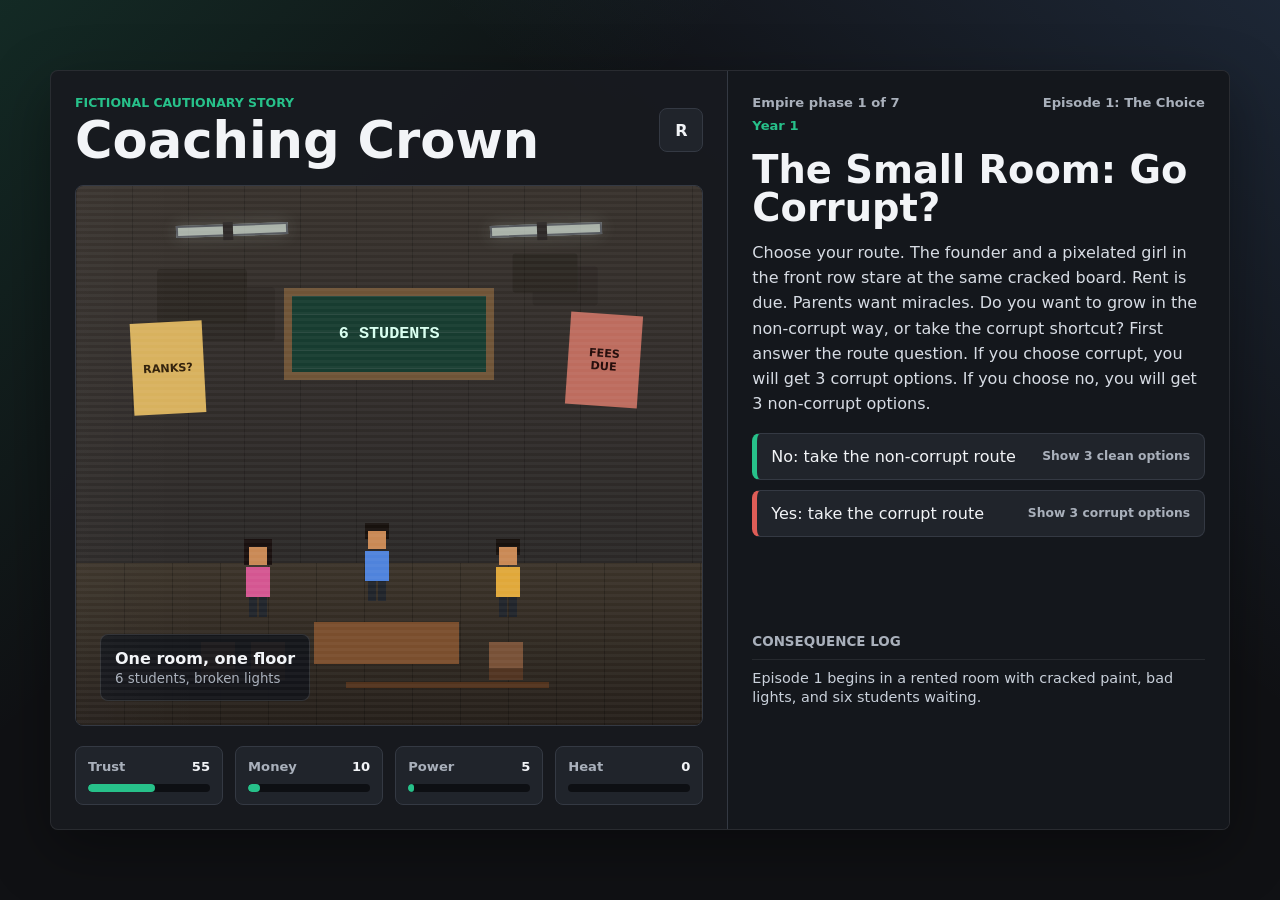
==== index.html @ 4e46f010 "Add files via upload" ====
<!DOCTYPE html>
<html lang="en">
<head>
  <meta charset="UTF-8">
  <meta name="viewport" content="width=device-width, initial-scale=1.0">
  <title>Coaching Crown - A Fictional Story Game</title>
  <link rel="stylesheet" href="styles.css">
</head>
<body>
  <main class="shell">
    <section class="game-board" aria-label="Story mode game">
      <div class="stage">
        <div class="topbar">
          <div>
            <p class="kicker">Fictional cautionary story</p>
            <h1>Coaching Crown</h1>
          </div>
          <button class="icon-button" id="restartBtn" type="button" aria-label="Restart game" title="Restart">
            <span aria-hidden="true">R</span>
          </button>
        </div>

        <div class="visual room-scene" id="visualScene" aria-label="Pixel story scene">
          <div class="pixel-skyline" id="skyline"></div>
          <div class="room-wall">
            <div class="wall-stain stain-one"></div>
            <div class="wall-stain stain-two"></div>
            <div class="tube-light broken left"></div>
            <div class="tube-light broken right"></div>
            <div class="board" id="sceneBoard">6 STUDENTS</div>
            <div class="poster poster-one">RANKS?</div>
            <div class="poster poster-two">FEES DUE</div>
          </div>
          <div class="building-row" id="buildingRow">
            <div class="building small"></div>
            <div class="building campus" id="campusBuilding">
              <div class="office-floor floor-ads" data-floor="ads">
                <span>ADS</span>
                <i></i>
              </div>
              <div class="office-floor floor-finance" data-floor="finance">
                <span>FINANCE</span>
                <i></i>
              </div>
              <div class="office-floor floor-math" data-floor="math">
                <span>MATH DEPT</span>
                <i></i>
              </div>
              <div class="office-floor floor-board" data-floor="board">
                <span>BOARDROOM</span>
                <i></i>
              </div>
            </div>
            <div class="building mid"></div>
            <div class="building tall"></div>
          </div>
          <div class="floor-nav" id="floorNav" aria-label="Building floor navigation">
            <button type="button" data-floor="ads">Ads</button>
            <button type="button" data-floor="finance">Finance</button>
            <button type="button" data-floor="math">Math</button>
            <button type="button" data-floor="board">Board</button>
          </div>
          <div class="floor">
            <div class="desk"></div>
            <div class="chair chair-one"></div>
            <div class="chair chair-two"></div>
            <div class="chair chair-three"></div>
          </div>
          <div class="pixel-person founder" id="founderSprite">
            <span class="hair"></span>
            <span class="head"></span>
            <span class="body"></span>
            <span class="legs"></span>
          </div>
          <div class="pixel-person student girl" id="girlSprite">
            <span class="hair"></span>
            <span class="head"></span>
            <span class="body"></span>
            <span class="legs"></span>
          </div>
          <div class="pixel-person student boy student-two">
            <span class="hair"></span>
            <span class="head"></span>
            <span class="body"></span>
            <span class="legs"></span>
          </div>
          <div class="pixel-person official" id="officialSprite">
            <span class="hair"></span>
            <span class="head"></span>
            <span class="body"></span>
            <span class="legs"></span>
          </div>
          <div class="scene-banner">
            <strong id="founderTitle">One rented room</strong>
            <small id="founderSub">6 students, 1 whiteboard</small>
          </div>
        </div>

        <div class="meters" aria-label="Company stats">
          <div class="meter">
            <div class="meter-label"><span>Trust</span><strong id="trustText">55</strong></div>
            <div class="bar"><span id="trustBar"></span></div>
          </div>
          <div class="meter">
            <div class="meter-label"><span>Money</span><strong id="moneyText">10</strong></div>
            <div class="bar"><span id="moneyBar"></span></div>
          </div>
          <div class="meter">
            <div class="meter-label"><span>Power</span><strong id="powerText">5</strong></div>
            <div class="bar"><span id="powerBar"></span></div>
          </div>
          <div class="meter heat">
            <div class="meter-label"><span>Heat</span><strong id="heatText">0</strong></div>
            <div class="bar"><span id="heatBar"></span></div>
          </div>
        </div>
      </div>

      <aside class="story-panel">
        <div class="chapter-row">
          <span id="stageTag">Empire phase 1 of 7</span>
          <span id="episodeTag">Episode 1: The Choice</span>
        </div>
        <div class="year-tag" id="yearTag">Year 1</div>
        <h2 id="sceneTitle">The Small Room</h2>
        <p id="sceneText"></p>
        <div class="choices" id="choices"></div>
        <div class="log">
          <h3>Consequence Log</h3>
          <ul id="eventLog"></ul>
        </div>
      </aside>
    </section>
  </main>

  <script src="game.js"></script>
</body>
</html>
---- styles.css ----
:root {
  --bg: #101114;
  --panel: #181b20;
  --panel-strong: #20242b;
  --line: #343943;
  --text: #f2f4f7;
  --muted: #a9b0bb;
  --accent: #27c18a;
  --accent-dark: #107653;
  --warn: #f3b33d;
  --danger: #df5d57;
  --blue: #69a8ff;
  --shadow: 0 20px 60px rgba(0, 0, 0, 0.36);
}

* {
  box-sizing: border-box;
}

html,
body {
  min-height: 100%;
  margin: 0;
}

body {
  background:
    linear-gradient(135deg, rgba(39, 193, 138, 0.14), transparent 34%),
    linear-gradient(220deg, rgba(105, 168, 255, 0.14), transparent 36%),
    var(--bg);
  color: var(--text);
  font-family: Inter, ui-sans-serif, system-ui, -apple-system, BlinkMacSystemFont, "Segoe UI", sans-serif;
}

button {
  font: inherit;
}

.shell {
  min-height: 100vh;
  display: grid;
  place-items: center;
  padding: 24px;
}

.game-board {
  width: min(1180px, 100%);
  min-height: min(760px, calc(100vh - 48px));
  display: grid;
  grid-template-columns: minmax(0, 1.15fr) minmax(360px, 0.85fr);
  gap: 0;
  background: rgba(24, 27, 32, 0.96);
  border: 1px solid rgba(255, 255, 255, 0.08);
  border-radius: 8px;
  overflow: hidden;
  box-shadow: var(--shadow);
}

.stage {
  display: grid;
  grid-template-rows: auto minmax(360px, 1fr) auto;
  gap: 20px;
  padding: 24px;
  border-right: 1px solid var(--line);
}

.topbar {
  display: flex;
  justify-content: space-between;
  align-items: center;
  gap: 16px;
}

.kicker {
  margin: 0 0 6px;
  color: var(--accent);
  font-size: 0.78rem;
  font-weight: 800;
  letter-spacing: 0;
  text-transform: uppercase;
}

h1,
h2,
h3,
p {
  margin-top: 0;
}

h1 {
  margin-bottom: 0;
  font-size: clamp(2rem, 4vw, 4rem);
  line-height: 0.96;
  letter-spacing: 0;
}

.icon-button {
  width: 44px;
  height: 44px;
  border: 1px solid var(--line);
  border-radius: 8px;
  color: var(--text);
  background: var(--panel-strong);
  cursor: pointer;
  font-weight: 900;
}

.icon-button:hover {
  border-color: var(--accent);
  color: var(--accent);
}

.visual {
  position: relative;
  min-height: 420px;
  border: 1px solid var(--line);
  border-radius: 8px;
  overflow: hidden;
  image-rendering: pixelated;
  background: #15181d;
  transition: filter 180ms ease;
}

.visual::after {
  position: absolute;
  inset: 0;
  pointer-events: none;
  content: "";
  background:
    linear-gradient(rgba(255, 255, 255, 0.035) 50%, transparent 50%),
    linear-gradient(90deg, rgba(255, 255, 255, 0.02), transparent 20%, rgba(0, 0, 0, 0.08));
  background-size: 100% 6px, auto;
  mix-blend-mode: screen;
}

.room-wall {
  position: absolute;
  inset: 0 0 30%;
  background:
    linear-gradient(90deg, rgba(0, 0, 0, 0.18) 1px, transparent 1px),
    linear-gradient(#37312c, #2b2827);
  background-size: 56px 100%, auto;
}

.wall-stain {
  position: absolute;
  width: 90px;
  height: 54px;
  border-radius: 4px;
  background: rgba(23, 18, 14, 0.28);
  box-shadow: 28px 18px 0 rgba(23, 18, 14, 0.16);
}

.stain-one {
  left: 13%;
  top: 22%;
}

.stain-two {
  right: 18%;
  top: 16%;
  transform: scale(0.72);
}

.tube-light {
  position: absolute;
  top: 38px;
  width: 112px;
  height: 12px;
  border: 2px solid #646b73;
  background: #d8e6dc;
  box-shadow: 0 0 18px rgba(216, 230, 220, 0.28);
}

.tube-light.left {
  left: 16%;
}

.tube-light.right {
  right: 16%;
}

.tube-light.broken {
  opacity: 0.72;
  transform: rotate(-2deg);
  animation: flicker 2.4s steps(2, end) infinite;
}

.tube-light.broken::after {
  position: absolute;
  left: 42%;
  top: -4px;
  width: 10px;
  height: 18px;
  content: "";
  background: #2b2827;
}

.board {
  position: absolute;
  left: 50%;
  top: 27%;
  width: 210px;
  height: 92px;
  display: grid;
  place-items: center;
  transform: translateX(-50%);
  border: 8px solid #6f5437;
  background:
    linear-gradient(rgba(255, 255, 255, 0.06) 1px, transparent 1px),
    #173c30;
  background-size: 100% 18px;
  color: #d9fff0;
  font-family: "Courier New", monospace;
  font-size: 1.05rem;
  font-weight: 900;
}

.poster {
  position: absolute;
  width: 72px;
  height: 92px;
  display: grid;
  place-items: center;
  padding: 8px;
  background: #d8b15d;
  color: #301f09;
  font-size: 0.7rem;
  font-weight: 900;
  text-align: center;
  transform: rotate(-3deg);
}

.poster-one {
  left: 9%;
  top: 36%;
}

.poster-two {
  right: 10%;
  top: 34%;
  background: #bd6c5e;
  color: #230b09;
  transform: rotate(4deg);
}

.floor {
  position: absolute;
  inset: 70% 0 0;
  background:
    linear-gradient(90deg, rgba(0, 0, 0, 0.22) 1px, transparent 1px),
    linear-gradient(#3b3329, #251f1a);
  background-size: 48px 100%, auto;
}

.desk {
  position: absolute;
  left: 38%;
  bottom: 38%;
  width: 145px;
  height: 42px;
  background: #7a4e2d;
  box-shadow: 14px 42px 0 -18px #52331d, 108px 42px 0 -18px #52331d;
}

.chair {
  position: absolute;
  bottom: 28%;
  width: 34px;
  height: 38px;
  background: #785137;
  box-shadow: inset 0 -12px 0 #513421;
}

.chair-one {
  left: 20%;
}

.chair-two {
  left: 28%;
}

.chair-three {
  left: 66%;
}

.pixel-skyline,
.building-row {
  position: absolute;
  inset: 0;
  display: none;
}

.building-row {
  align-items: end;
  gap: 18px;
  padding: 0 34px 94px;
  background:
    linear-gradient(#243147 0 58%, #2b3137 58% 70%, #1b1e23 70%);
}

.building {
  width: 18%;
  background:
    repeating-linear-gradient(90deg, transparent 0 18px, rgba(255, 255, 255, 0.12) 18px 28px, transparent 28px 46px),
    #3d4654;
  border: 4px solid #161b22;
  box-shadow: inset 0 10px 0 rgba(255, 255, 255, 0.08);
}

.building.small {
  height: 140px;
}

.building.mid {
  height: 190px;
}

.building.tall {
  height: 248px;
}

.building.campus {
  width: 34%;
  height: 318px;
  display: flex;
  flex-direction: column;
  justify-content: end;
  gap: 4px;
  padding: 10px;
  background:
    linear-gradient(#27c18a, #12694d);
  color: #062218;
  font-weight: 950;
  text-align: center;
}

.office-floor {
  position: relative;
  height: 68px;
  display: grid;
  grid-template-columns: 1fr 42px;
  align-items: center;
  gap: 8px;
  padding: 8px 10px;
  border: 3px solid rgba(6, 34, 24, 0.72);
  background:
    repeating-linear-gradient(90deg, rgba(255, 255, 255, 0.16) 0 13px, transparent 13px 27px),
    rgba(255, 255, 255, 0.2);
  color: #052116;
  font-size: 0.72rem;
  transition: transform 180ms ease, background 180ms ease;
}

.office-floor i {
  width: 34px;
  height: 34px;
  display: block;
  background: #062218;
  box-shadow: 0 14px 0 -7px rgba(6, 34, 24, 0.8);
}

.office-floor.active {
  transform: translateX(-8px);
  background:
    repeating-linear-gradient(90deg, rgba(255, 255, 255, 0.25) 0 13px, transparent 13px 27px),
    #f3b33d;
}

.floor-ads i {
  background: #bd6c5e;
}

.floor-finance i {
  background: #d8b15d;
}

.floor-math i {
  background: #4f83dc;
}

.floor-board i {
  background: #20242b;
}

.floor-nav {
  position: absolute;
  right: 18px;
  top: 18px;
  z-index: 5;
  display: none;
  grid-template-columns: repeat(2, minmax(74px, 1fr));
  gap: 8px;
}

.floor-nav button {
  min-height: 34px;
  border: 1px solid rgba(255, 255, 255, 0.18);
  border-radius: 6px;
  background: rgba(18, 21, 26, 0.9);
  color: var(--text);
  cursor: pointer;
  font-size: 0.76rem;
  font-weight: 900;
}

.floor-nav button.active,
.floor-nav button:hover {
  border-color: var(--warn);
  color: #211603;
  background: var(--warn);
}

.pixel-person {
  position: absolute;
  width: 34px;
  height: 86px;
  transform: translateX(-50%);
  transition: left 220ms ease, bottom 220ms ease;
  animation: idle-bob 1.2s steps(2, end) infinite;
}

.pixel-person span {
  position: absolute;
  display: block;
}

.pixel-person .head {
  left: 8px;
  top: 16px;
  width: 18px;
  height: 18px;
  background: #c98955;
}

.pixel-person .hair {
  left: 5px;
  top: 8px;
  width: 24px;
  height: 16px;
  background: #17110d;
}

.pixel-person .body {
  left: 5px;
  top: 36px;
  width: 24px;
  height: 30px;
  background: #4f83dc;
}

.pixel-person .legs {
  left: 8px;
  top: 66px;
  width: 18px;
  height: 20px;
  background: linear-gradient(90deg, #20242b 0 44%, transparent 44% 56%, #20242b 56%);
}

.founder {
  left: 48%;
  bottom: 23%;
}

.girl {
  left: 29%;
  bottom: 20%;
}

.girl .hair {
  width: 28px;
  height: 26px;
  left: 3px;
  background: #19100f;
}

.girl .body {
  background: #d45691;
}

.student-two {
  left: 69%;
  bottom: 20%;
}

.student-two .body {
  background: #e0a83a;
}

.official {
  left: 78%;
  bottom: 22%;
  display: none;
}

.official .body {
  background: #4e5968;
}

@keyframes idle-bob {
  50% {
    margin-bottom: 3px;
  }
}

@keyframes flicker {
  0%,
  74%,
  100% {
    opacity: 0.72;
  }

  75%,
  82% {
    opacity: 0.28;
  }
}

.scene-banner {
  position: absolute;
  left: 24px;
  bottom: 24px;
  display: flex;
  flex-direction: column;
  gap: 3px;
  max-width: calc(100% - 48px);
  padding: 14px;
  border: 1px solid rgba(255, 255, 255, 0.12);
  border-radius: 8px;
  background: rgba(18, 21, 26, 0.9);
}

.scene-banner strong,
.scene-banner small {
  display: block;
}

.scene-banner small {
  color: var(--muted);
}

.profit-scene .poster-one {
  background: #27c18a;
  color: #041b13;
}

.profit-scene .chair-three,
.profit-scene .student-two {
  display: none;
}

.heat-scene .official {
  display: block;
}

.heat-scene .tube-light {
  background: #f3b33d;
  box-shadow: 0 0 22px rgba(243, 179, 61, 0.34);
}

.city-scene .room-wall,
.city-scene .floor,
.city-scene .desk,
.city-scene .chair,
.city-scene .student,
.city-scene .board,
.city-scene .poster,
.city-scene .wall-stain,
.city-scene .tube-light {
  display: none;
}

.city-scene .building-row {
  display: flex;
}

.city-scene .floor-nav {
  display: grid;
}

.city-scene .founder {
  left: 49%;
  bottom: 13%;
  z-index: 3;
}

.city-scene .official {
  display: block;
  left: 62%;
  bottom: 13%;
  z-index: 3;
}

.crisis-scene {
  filter: saturate(0.82);
}

.crisis-scene .building.campus {
  background:
    repeating-linear-gradient(90deg, transparent 0 22px, rgba(255, 255, 255, 0.14) 22px 34px, transparent 34px 56px),
    linear-gradient(#bd6c5e, #65312d);
}

.meters {
  display: grid;
  grid-template-columns: repeat(4, minmax(0, 1fr));
  gap: 12px;
}

.meter {
  min-width: 0;
  padding: 12px;
  border: 1px solid var(--line);
  border-radius: 8px;
  background: var(--panel-strong);
}

.meter-label {
  display: flex;
  justify-content: space-between;
  gap: 10px;
  color: var(--muted);
  font-size: 0.82rem;
  font-weight: 800;
}

.meter-label strong {
  color: var(--text);
}

.bar {
  height: 8px;
  margin-top: 10px;
  overflow: hidden;
  border-radius: 999px;
  background: #0d0f13;
}

.bar span {
  display: block;
  width: 0;
  height: 100%;
  border-radius: inherit;
  background: var(--accent);
  transition: width 220ms ease;
}

.heat .bar span {
  background: var(--danger);
}

.story-panel {
  display: flex;
  flex-direction: column;
  padding: 24px;
  background: #14171c;
}

.chapter-row {
  display: flex;
  justify-content: space-between;
  gap: 12px;
  color: var(--muted);
  font-size: 0.82rem;
  font-weight: 800;
}

.year-tag {
  margin-top: 8px;
  color: var(--accent);
  font-size: 0.82rem;
  font-weight: 900;
}

h2 {
  margin: 18px 0 12px;
  font-size: clamp(1.6rem, 3vw, 2.4rem);
  line-height: 1;
  letter-spacing: 0;
}

#sceneText {
  min-height: 116px;
  color: #d7dce4;
  font-size: 1rem;
  line-height: 1.58;
}

.choices {
  display: grid;
  gap: 10px;
}

.choice {
  width: 100%;
  display: grid;
  grid-template-columns: 1fr auto;
  align-items: center;
  gap: 12px;
  padding: 13px 14px;
  border: 1px solid var(--line);
  border-radius: 8px;
  color: var(--text);
  background: var(--panel-strong);
  text-align: left;
  cursor: pointer;
}

.choice:hover {
  border-color: var(--accent);
  background: #243029;
}

.choice.clean-choice {
  border-left: 5px solid var(--accent);
}

.choice.dirty-choice {
  border-left: 5px solid var(--danger);
}

.choice small {
  color: var(--muted);
  font-size: 0.77rem;
  font-weight: 800;
  white-space: nowrap;
}

.log {
  margin-top: auto;
  padding-top: 22px;
}

.log h3 {
  margin-bottom: 10px;
  color: var(--muted);
  font-size: 0.84rem;
  letter-spacing: 0;
  text-transform: uppercase;
}

.log ul {
  min-height: 146px;
  max-height: 180px;
  margin: 0;
  padding: 0;
  overflow: auto;
  list-style: none;
}

.log li {
  padding: 9px 0;
  border-top: 1px solid rgba(255, 255, 255, 0.08);
  color: #c9d0da;
  font-size: 0.9rem;
  line-height: 1.35;
}

@media (max-width: 900px) {
  .shell {
    padding: 12px;
    place-items: start center;
  }

  .game-board {
    min-height: auto;
    grid-template-columns: 1fr;
  }

  .stage {
    border-right: 0;
    border-bottom: 1px solid var(--line);
  }

  .visual {
    min-height: 320px;
  }

  .meters {
    grid-template-columns: repeat(2, minmax(0, 1fr));
  }
}

@media (max-width: 560px) {
  .stage,
  .story-panel {
    padding: 16px;
  }

  .visual {
    min-height: 270px;
  }

  .meters {
    grid-template-columns: 1fr;
  }

  .choice {
    grid-template-columns: 1fr;
  }

  .choice small {
    white-space: normal;
  }
}
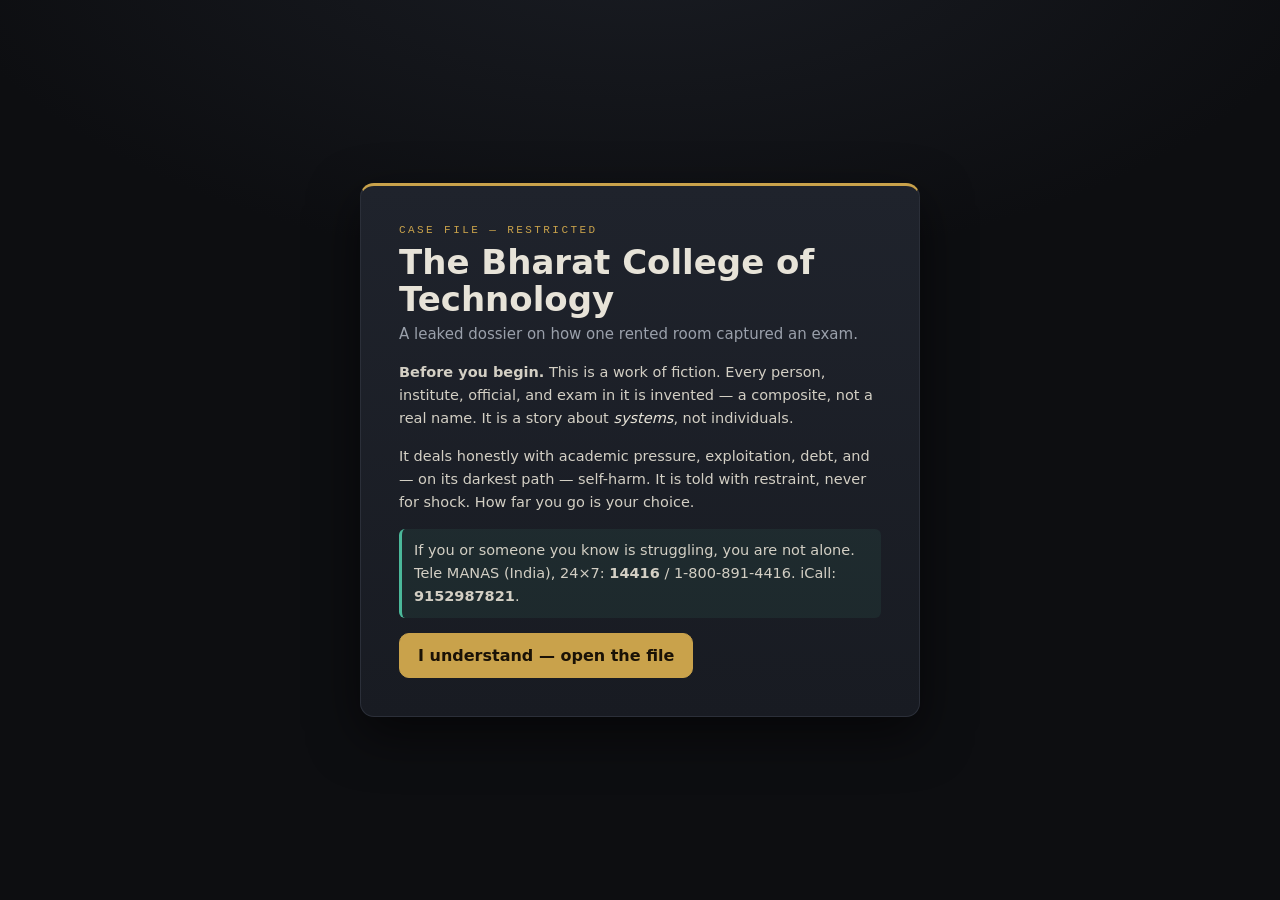
==== commit f1b5597a: "feat: UI, audio, reactive scene, game loop, dossier shell + styles Co-Authored-By: Claude Opus 4.8 <" ====
--- a/index.html
+++ b/index.html
@@ -3,136 +3,165 @@
 <head>
   <meta charset="UTF-8">
   <meta name="viewport" content="width=device-width, initial-scale=1.0">
-  <title>Coaching Crown - A Fictional Story Game</title>
+  <title>The Bharat College of Technology — A Leaked Dossier</title>
   <link rel="stylesheet" href="styles.css">
 </head>
 <body>
   <main class="shell">
-    <section class="game-board" aria-label="Story mode game">
+
+    <!-- ============ CONTENT WARNING ============ -->
+    <section id="screen-warning" class="screen active" aria-label="Content warning">
+      <div class="card warning-card">
+        <p class="kicker">Case file — restricted</p>
+        <h1>The Bharat College of Technology</h1>
+        <p class="tagline">A leaked dossier on how one rented room captured an exam.</p>
+        <div class="warning-body">
+          <p><strong>Before you begin.</strong> This is a work of fiction. Every person, institute,
+          official, and exam in it is invented — a composite, not a real name. It is a story about
+          <em>systems</em>, not individuals.</p>
+          <p>It deals honestly with academic pressure, exploitation, debt, and — on its darkest path —
+          self-harm. It is told with restraint, never for shock. How far you go is your choice.</p>
+          <p class="helpline">If you or someone you know is struggling, you are not alone.
+          Tele MANAS (India), 24×7: <strong>14416</strong> / 1-800-891-4416. iCall: <strong>9152987821</strong>.</p>
+        </div>
+        <button id="ackBtn" class="btn primary" type="button">I understand — open the file</button>
+      </div>
+    </section>
+
+    <!-- ============ TITLE / SETUP ============ -->
+    <section id="screen-title" class="screen" aria-label="New game setup">
+      <div class="card title-card">
+        <p class="kicker">Case file — subject details</p>
+        <h1>Whose story is this?</h1>
+        <p class="tagline">Twelve years. One room becomes an empire. Decide what it costs.</p>
+
+        <div class="field">
+          <label for="founderInput">Your name (the founder)</label>
+          <input id="founderInput" type="text" maxlength="28" placeholder="e.g. R.K. Verma" autocomplete="off">
+        </div>
+        <div class="field">
+          <label for="instituteInput">Your institute's name</label>
+          <input id="instituteInput" type="text" maxlength="28" placeholder="e.g. Pinnacle Vidya" autocomplete="off">
+        </div>
+        <div class="field">
+          <label for="subjectSelect">You start by teaching…</label>
+          <select id="subjectSelect">
+            <option value="math">Maths</option>
+            <option value="physics">Physics</option>
+            <option value="chemistry">Chemistry</option>
+          </select>
+        </div>
+
+        <div class="title-actions">
+          <button id="surpriseBtn" class="btn ghost" type="button">Surprise me</button>
+          <button id="startBtn" class="btn primary" type="button">Begin — Year 1</button>
+        </div>
+        <button id="continueBtn" class="btn link" type="button" style="display:none">Continue saved timeline</button>
+      </div>
+    </section>
+
+    <!-- ============ GAME ============ -->
+    <section id="screen-game" class="screen game-board" aria-label="Story">
       <div class="stage">
         <div class="topbar">
-          <div>
-            <p class="kicker">Fictional cautionary story</p>
-            <h1>Coaching Crown</h1>
+          <div class="topbar-title">
+            <p class="kicker">Leaked dossier</p>
+            <h1>The Bharat College of Technology</h1>
           </div>
-          <button class="icon-button" id="restartBtn" type="button" aria-label="Restart game" title="Restart">
-            <span aria-hidden="true">R</span>
-          </button>
-        </div>
-
-        <div class="visual room-scene" id="visualScene" aria-label="Pixel story scene">
-          <div class="pixel-skyline" id="skyline"></div>
-          <div class="room-wall">
-            <div class="wall-stain stain-one"></div>
-            <div class="wall-stain stain-two"></div>
-            <div class="tube-light broken left"></div>
-            <div class="tube-light broken right"></div>
-            <div class="board" id="sceneBoard">6 STUDENTS</div>
-            <div class="poster poster-one">RANKS?</div>
-            <div class="poster poster-two">FEES DUE</div>
-          </div>
-          <div class="building-row" id="buildingRow">
-            <div class="building small"></div>
-            <div class="building campus" id="campusBuilding">
-              <div class="office-floor floor-ads" data-floor="ads">
-                <span>ADS</span>
-                <i></i>
-              </div>
-              <div class="office-floor floor-finance" data-floor="finance">
-                <span>FINANCE</span>
-                <i></i>
-              </div>
-              <div class="office-floor floor-math" data-floor="math">
-                <span>MATH DEPT</span>
-                <i></i>
-              </div>
-              <div class="office-floor floor-board" data-floor="board">
-                <span>BOARDROOM</span>
-                <i></i>
-              </div>
-            </div>
-            <div class="building mid"></div>
-            <div class="building tall"></div>
-          </div>
-          <div class="floor-nav" id="floorNav" aria-label="Building floor navigation">
-            <button type="button" data-floor="ads">Ads</button>
-            <button type="button" data-floor="finance">Finance</button>
-            <button type="button" data-floor="math">Math</button>
-            <button type="button" data-floor="board">Board</button>
-          </div>
-          <div class="floor">
-            <div class="desk"></div>
-            <div class="chair chair-one"></div>
-            <div class="chair chair-two"></div>
-            <div class="chair chair-three"></div>
-          </div>
-          <div class="pixel-person founder" id="founderSprite">
-            <span class="hair"></span>
-            <span class="head"></span>
-            <span class="body"></span>
-            <span class="legs"></span>
-          </div>
-          <div class="pixel-person student girl" id="girlSprite">
-            <span class="hair"></span>
-            <span class="head"></span>
-            <span class="body"></span>
-            <span class="legs"></span>
-          </div>
-          <div class="pixel-person student boy student-two">
-            <span class="hair"></span>
-            <span class="head"></span>
-            <span class="body"></span>
-            <span class="legs"></span>
-          </div>
-          <div class="pixel-person official" id="officialSprite">
-            <span class="hair"></span>
-            <span class="head"></span>
-            <span class="body"></span>
-            <span class="legs"></span>
-          </div>
-          <div class="scene-banner">
-            <strong id="founderTitle">One rented room</strong>
-            <small id="founderSub">6 students, 1 whiteboard</small>
+          <div class="topbar-actions">
+            <button id="muteBtn" class="icon-button" type="button" aria-pressed="false">Sound: on</button>
+            <button id="restartBtn" class="icon-button" type="button" aria-label="Restart">Restart</button>
           </div>
         </div>
 
-        <div class="meters" aria-label="Company stats">
-          <div class="meter">
-            <div class="meter-label"><span>Trust</span><strong id="trustText">55</strong></div>
-            <div class="bar"><span id="trustBar"></span></div>
+        <!-- pixel diorama -->
+        <div id="scene" class="scene is-room" aria-label="Story scene" data-heat="low">
+          <div class="scene-sky"><span></span><span></span><span></span></div>
+
+          <div class="scene-room">
+            <div class="wall-stain s1"></div>
+            <div class="wall-stain s2"></div>
+            <div class="tube-light left"></div>
+            <div class="tube-light right"></div>
+            <div class="room-board" id="sceneBoard">6 STUDENTS</div>
+            <div class="poster p1">RANKS?</div>
+            <div class="poster p2">FEES DUE</div>
           </div>
-          <div class="meter">
-            <div class="meter-label"><span>Money</span><strong id="moneyText">10</strong></div>
-            <div class="bar"><span id="moneyBar"></span></div>
+
+          <div class="scene-city">
+            <div class="building b-small"></div>
+            <div class="building b-campus">
+              <div class="office-floor" data-floor="ads"><span>ADS</span></div>
+              <div class="office-floor" data-floor="finance"><span>FINANCE</span></div>
+              <div class="office-floor" data-floor="dept"><span>FACULTY</span></div>
+              <div class="office-floor" data-floor="board"><span>BOARD</span></div>
+            </div>
+            <div class="building b-mid"></div>
+            <div class="building b-tall"></div>
           </div>
-          <div class="meter">
+
+          <div class="scene-floorline"></div>
+
+          <div class="sprite founder"><i class="head"></i><i class="body"></i></div>
+          <div class="sprite student" id="aaravSprite"><i class="head"></i><i class="body"></i></div>
+          <div class="sprite student two"><i class="head"></i><i class="body"></i></div>
+          <div class="sprite official"><i class="head"></i><i class="body"></i></div>
+
+          <div class="scene-banner">
+            <strong id="sceneBannerTitle">Year 1 — The Rented Room</strong>
+            <small id="sceneBannerSub">One room, six students</small>
+          </div>
+        </div>
+
+        <!-- meters -->
+        <div class="meters" aria-label="Stats">
+          <div class="meter" data-meter="saakh">
+            <div class="meter-label"><span>Saakh</span><strong id="saakhText">55</strong></div>
+            <div class="bar"><span id="saakhBar" style="width:55%"></span></div>
+          </div>
+          <div class="meter" data-meter="mudra">
+            <div class="meter-label"><span>Mudra</span><strong id="mudraText">18</strong></div>
+            <div class="bar"><span id="mudraBar" style="width:18%"></span></div>
+          </div>
+          <div class="meter" data-meter="power">
             <div class="meter-label"><span>Power</span><strong id="powerText">5</strong></div>
-            <div class="bar"><span id="powerBar"></span></div>
+            <div class="bar"><span id="powerBar" style="width:5%"></span></div>
           </div>
-          <div class="meter heat">
+          <div class="meter heat" data-meter="heat">
             <div class="meter-label"><span>Heat</span><strong id="heatText">0</strong></div>
-            <div class="bar"><span id="heatBar"></span></div>
+            <div class="bar"><span id="heatBar" style="width:0%"></span></div>
           </div>
         </div>
       </div>
 
+      <!-- story panel -->
       <aside class="story-panel">
         <div class="chapter-row">
-          <span id="stageTag">Empire phase 1 of 7</span>
-          <span id="episodeTag">Episode 1: The Choice</span>
+          <span id="stageTag">File 1 of 7</span>
+          <span id="episodeTag">The Choice</span>
         </div>
         <div class="year-tag" id="yearTag">Year 1</div>
-        <h2 id="sceneTitle">The Small Room</h2>
+        <h2 id="sceneTitle">The Rented Room</h2>
         <p id="sceneText"></p>
         <div class="choices" id="choices"></div>
+
+        <div class="ledger-box">
+          <h3>The human ledger</h3>
+          <ul id="ledger"></ul>
+        </div>
         <div class="log">
-          <h3>Consequence Log</h3>
+          <h3>Consequence log</h3>
           <ul id="eventLog"></ul>
         </div>
       </aside>
     </section>
   </main>
 
-  <script src="game.js"></script>
+  <script src="src/data.js"></script>
+  <script src="src/state.js"></script>
+  <script src="src/audio.js"></script>
+  <script src="src/scene.js"></script>
+  <script src="src/ui.js"></script>
+  <script src="src/main.js"></script>
 </body>
 </html>
--- a/styles.css
+++ b/styles.css
@@ -1,805 +1,363 @@
+/* ===================================================================
+   The Bharat College of Technology — A Leaked Dossier
+   Dark "case file" shell + pixel diorama. Accent shifts with Heat.
+   =================================================================== */
+
 :root {
-  --bg: #101114;
-  --panel: #181b20;
-  --panel-strong: #20242b;
-  --line: #343943;
-  --text: #f2f4f7;
-  --muted: #a9b0bb;
-  --accent: #27c18a;
-  --accent-dark: #107653;
-  --warn: #f3b33d;
-  --danger: #df5d57;
-  --blue: #69a8ff;
-  --shadow: 0 20px 60px rgba(0, 0, 0, 0.36);
-}
-
-* {
-  box-sizing: border-box;
-}
-
-html,
+  --bg: #0d0e11;
+  --bg-2: #14161b;
+  --panel: #181b22;
+  --panel-2: #1f232c;
+  --ink: #e7e3d8;       /* aged paper text */
+  --ink-dim: #9aa0ab;
+  --line: #2b2f39;
+  --folder: #c9a24b;    /* manila accent */
+  --clean: #4bb89a;     /* teal */
+  --dirty: #c4533f;     /* burnt red */
+  --heat-color: #d7a24b;
+  --shadow: 0 18px 50px rgba(0, 0, 0, 0.55);
+  --radius: 14px;
+  --mono: "Courier New", ui-monospace, monospace;
+  --sans: system-ui, "Segoe UI", Roboto, Helvetica, Arial, sans-serif;
+}
+
+* { box-sizing: border-box; }
+
+html, body { height: 100%; }
+
 body {
+  margin: 0;
+  font-family: var(--sans);
+  color: var(--ink);
+  background:
+    radial-gradient(1200px 600px at 50% -10%, #1a1d24 0%, transparent 60%),
+    var(--bg);
   min-height: 100%;
-  margin: 0;
-}
-
-body {
-  background:
-    linear-gradient(135deg, rgba(39, 193, 138, 0.14), transparent 34%),
-    linear-gradient(220deg, rgba(105, 168, 255, 0.14), transparent 36%),
-    var(--bg);
-  color: var(--text);
-  font-family: Inter, ui-sans-serif, system-ui, -apple-system, BlinkMacSystemFont, "Segoe UI", sans-serif;
-}
-
-button {
-  font: inherit;
 }
 
 .shell {
   min-height: 100vh;
-  display: grid;
-  place-items: center;
-  padding: 24px;
-}
-
-.game-board {
-  width: min(1180px, 100%);
-  min-height: min(760px, calc(100vh - 48px));
-  display: grid;
-  grid-template-columns: minmax(0, 1.15fr) minmax(360px, 0.85fr);
-  gap: 0;
-  background: rgba(24, 27, 32, 0.96);
-  border: 1px solid rgba(255, 255, 255, 0.08);
-  border-radius: 8px;
+  display: flex;
+  align-items: center;
+  justify-content: center;
+  padding: clamp(12px, 3vw, 28px);
+}
+
+/* ---------- screens ---------- */
+.screen { display: none; width: 100%; }
+.screen.active { display: block; }
+#screen-game.screen.active { display: grid; }
+
+/* ---------- cards (warning + title) ---------- */
+.card {
+  max-width: 560px;
+  margin: 0 auto;
+  background: linear-gradient(180deg, var(--panel-2), var(--panel));
+  border: 1px solid var(--line);
+  border-top: 3px solid var(--folder);
+  border-radius: var(--radius);
+  padding: clamp(22px, 4vw, 38px);
+  box-shadow: var(--shadow);
+  animation: rise 0.5s ease both;
+}
+
+@keyframes rise { from { opacity: 0; transform: translateY(14px); } to { opacity: 1; transform: none; } }
+
+.kicker {
+  font-family: var(--mono);
+  text-transform: uppercase;
+  letter-spacing: 0.22em;
+  font-size: 11px;
+  color: var(--folder);
+  margin: 0 0 8px;
+}
+
+.card h1 { margin: 0 0 6px; font-size: clamp(24px, 4vw, 34px); line-height: 1.1; }
+.tagline { color: var(--ink-dim); margin: 0 0 18px; font-size: 15px; }
+
+.warning-body p { font-size: 14.5px; line-height: 1.6; color: #d3cfc4; }
+.warning-body em { color: var(--ink); font-style: italic; }
+.helpline {
+  background: rgba(75, 184, 154, 0.08);
+  border-left: 3px solid var(--clean);
+  padding: 10px 12px;
+  border-radius: 6px;
+  font-size: 13.5px;
+}
+
+/* ---------- form fields ---------- */
+.field { margin: 14px 0; }
+.field label {
+  display: block; font-size: 12px; letter-spacing: 0.04em;
+  text-transform: uppercase; color: var(--ink-dim); margin-bottom: 6px;
+}
+.field input, .field select {
+  width: 100%; padding: 11px 13px; font-size: 15px;
+  background: var(--bg-2); color: var(--ink);
+  border: 1px solid var(--line); border-radius: 9px;
+  font-family: var(--sans);
+}
+.field input:focus, .field select:focus {
+  outline: 2px solid var(--folder); outline-offset: 1px; border-color: var(--folder);
+}
+
+.title-actions { display: flex; gap: 10px; margin-top: 22px; }
+
+/* ---------- buttons ---------- */
+.btn {
+  font: inherit; cursor: pointer; border-radius: 10px;
+  padding: 12px 18px; border: 1px solid var(--line);
+  background: var(--panel-2); color: var(--ink); transition: transform .08s, background .15s, border-color .15s;
+}
+.btn:hover { transform: translateY(-1px); }
+.btn:focus-visible { outline: 2px solid var(--folder); outline-offset: 2px; }
+.btn.primary { background: var(--folder); color: #1a1206; border-color: var(--folder); font-weight: 700; flex: 1; }
+.btn.primary:hover { background: #d9b25c; }
+.btn.ghost { background: transparent; }
+.btn.link {
+  display: block; width: 100%; margin-top: 14px; background: none; border: none;
+  color: var(--ink-dim); text-decoration: underline; padding: 8px;
+}
+.btn.link:hover { color: var(--ink); }
+
+/* ===================================================================
+   GAME LAYOUT
+   =================================================================== */
+#screen-game {
+  grid-template-columns: minmax(0, 1.15fr) minmax(0, 1fr);
+  gap: 18px;
+  max-width: 1100px;
+  margin: 0 auto;
+  align-items: start;
+}
+
+.stage {
+  background: linear-gradient(180deg, var(--panel-2), var(--panel));
+  border: 1px solid var(--line);
+  border-radius: var(--radius);
+  padding: 14px;
+  box-shadow: var(--shadow);
+}
+
+.topbar { display: flex; justify-content: space-between; align-items: flex-start; gap: 10px; margin-bottom: 12px; }
+.topbar-title h1 { margin: 2px 0 0; font-size: 17px; }
+.topbar-actions { display: flex; gap: 8px; flex-shrink: 0; }
+.icon-button {
+  font: inherit; font-size: 12px; cursor: pointer;
+  background: var(--bg-2); color: var(--ink-dim);
+  border: 1px solid var(--line); border-radius: 8px; padding: 7px 10px;
+}
+.icon-button:hover { color: var(--ink); border-color: var(--folder); }
+.icon-button:focus-visible { outline: 2px solid var(--folder); outline-offset: 1px; }
+
+/* ===================================================================
+   PIXEL DIORAMA
+   =================================================================== */
+.scene {
+  --heat: 0;
+  position: relative;
+  height: 340px;
+  border-radius: 10px;
   overflow: hidden;
-  box-shadow: var(--shadow);
-}
-
-.stage {
-  display: grid;
-  grid-template-rows: auto minmax(360px, 1fr) auto;
-  gap: 20px;
-  padding: 24px;
-  border-right: 1px solid var(--line);
-}
-
-.topbar {
-  display: flex;
-  justify-content: space-between;
-  align-items: center;
-  gap: 16px;
-}
-
-.kicker {
-  margin: 0 0 6px;
-  color: var(--accent);
-  font-size: 0.78rem;
-  font-weight: 800;
-  letter-spacing: 0;
-  text-transform: uppercase;
-}
-
-h1,
-h2,
-h3,
-p {
-  margin-top: 0;
-}
-
-h1 {
-  margin-bottom: 0;
-  font-size: clamp(2rem, 4vw, 4rem);
-  line-height: 0.96;
-  letter-spacing: 0;
-}
-
-.icon-button {
-  width: 44px;
-  height: 44px;
-  border: 1px solid var(--line);
-  border-radius: 8px;
-  color: var(--text);
-  background: var(--panel-strong);
-  cursor: pointer;
-  font-weight: 900;
-}
-
-.icon-button:hover {
-  border-color: var(--accent);
-  color: var(--accent);
-}
-
-.visual {
-  position: relative;
-  min-height: 420px;
-  border: 1px solid var(--line);
-  border-radius: 8px;
-  overflow: hidden;
+  background: linear-gradient(180deg, #11202b 0%, #0e1722 55%, #0b0d12 100%);
+  border: 1px solid #0a0c10;
   image-rendering: pixelated;
-  background: #15181d;
-  transition: filter 180ms ease;
-}
-
-.visual::after {
-  position: absolute;
-  inset: 0;
+  transition: background 0.6s ease;
+}
+.scene[data-heat="mid"] { background: linear-gradient(180deg, #2a2418 0%, #1a1410 55%, #0b0d12 100%); }
+.scene[data-heat="high"] { background: linear-gradient(180deg, #361b14 0%, #20100c 55%, #0b0d12 100%); }
+
+.scene-sky { position: absolute; inset: 0 0 40% 0; }
+.scene-sky span {
+  position: absolute; top: 18px; width: 3px; height: 3px; background: #fff6cc; opacity: .5;
+  box-shadow: 0 14px #fff6cc, 0 40px #fff6cc;
+}
+.scene-sky span:nth-child(1) { left: 18%; }
+.scene-sky span:nth-child(2) { left: 52%; top: 30px; }
+.scene-sky span:nth-child(3) { left: 78%; top: 12px; }
+
+/* floor line */
+.scene-floorline { position: absolute; left: 0; right: 0; bottom: 56px; height: 2px; background: #05070a; box-shadow: 0 1px 0 #1c2230; }
+
+/* ----- room (early game) ----- */
+.scene-room {
+  position: absolute; left: 8%; right: 8%; top: 14%; bottom: 56px;
+  background: repeating-linear-gradient(180deg, #20303a, #20303a 6px, #1d2c35 6px, #1d2c35 12px);
+  border: 3px solid #0c1116; border-bottom: none; border-radius: 6px 6px 0 0;
+  transition: opacity .5s ease, transform .5s ease;
+}
+.wall-stain { position: absolute; background: #16242c; border-radius: 50%; filter: blur(2px); opacity: .8; }
+.wall-stain.s1 { width: 60px; height: 36px; top: 12px; left: 10px; }
+.wall-stain.s2 { width: 42px; height: 60px; bottom: 8px; right: 18px; }
+.tube-light { position: absolute; top: 8px; width: 70px; height: 6px; background: #cfe8ff; box-shadow: 0 0 16px #9fd0ff; }
+.tube-light.left { left: 16%; animation: flicker 4s infinite; }
+.tube-light.right { right: 16%; opacity: .35; }
+@keyframes flicker { 0%,92%,100% { opacity: .9; } 93% { opacity: .2; } 96% { opacity: .7; } }
+.room-board {
+  position: absolute; left: 50%; top: 26%; transform: translateX(-50%);
+  min-width: 130px; text-align: center; padding: 12px 10px;
+  background: #14302a; border: 3px solid #0c1116; color: #d9ffe9;
+  font-family: var(--mono); font-weight: 700; letter-spacing: .12em; font-size: 13px;
+}
+.poster { position: absolute; padding: 5px 7px; font-family: var(--mono); font-size: 10px; font-weight: 700; transform: rotate(-3deg); }
+.poster.p1 { left: 12%; bottom: 16px; background: #b53b2d; color: #fff; }
+.poster.p2 { right: 12%; bottom: 26px; background: #c9a24b; color: #1a1206; transform: rotate(4deg); }
+
+/* ----- city (later game) ----- */
+.scene-city {
+  position: absolute; left: 0; right: 0; bottom: 56px; height: 70%;
+  display: flex; align-items: flex-end; justify-content: center; gap: 8px;
+  opacity: 0; transform: translateY(14px); transition: opacity .6s ease, transform .6s ease;
   pointer-events: none;
-  content: "";
-  background:
-    linear-gradient(rgba(255, 255, 255, 0.035) 50%, transparent 50%),
-    linear-gradient(90deg, rgba(255, 255, 255, 0.02), transparent 20%, rgba(0, 0, 0, 0.08));
-  background-size: 100% 6px, auto;
-  mix-blend-mode: screen;
-}
-
-.room-wall {
-  position: absolute;
-  inset: 0 0 30%;
-  background:
-    linear-gradient(90deg, rgba(0, 0, 0, 0.18) 1px, transparent 1px),
-    linear-gradient(#37312c, #2b2827);
-  background-size: 56px 100%, auto;
-}
-
-.wall-stain {
-  position: absolute;
-  width: 90px;
-  height: 54px;
-  border-radius: 4px;
-  background: rgba(23, 18, 14, 0.28);
-  box-shadow: 28px 18px 0 rgba(23, 18, 14, 0.16);
-}
-
-.stain-one {
-  left: 13%;
-  top: 22%;
-}
-
-.stain-two {
-  right: 18%;
-  top: 16%;
-  transform: scale(0.72);
-}
-
-.tube-light {
-  position: absolute;
-  top: 38px;
-  width: 112px;
-  height: 12px;
-  border: 2px solid #646b73;
-  background: #d8e6dc;
-  box-shadow: 0 0 18px rgba(216, 230, 220, 0.28);
-}
-
-.tube-light.left {
-  left: 16%;
-}
-
-.tube-light.right {
-  right: 16%;
-}
-
-.tube-light.broken {
-  opacity: 0.72;
-  transform: rotate(-2deg);
-  animation: flicker 2.4s steps(2, end) infinite;
-}
-
-.tube-light.broken::after {
-  position: absolute;
-  left: 42%;
-  top: -4px;
-  width: 10px;
-  height: 18px;
-  content: "";
-  background: #2b2827;
-}
-
-.board {
-  position: absolute;
-  left: 50%;
-  top: 27%;
-  width: 210px;
-  height: 92px;
-  display: grid;
-  place-items: center;
-  transform: translateX(-50%);
-  border: 8px solid #6f5437;
-  background:
-    linear-gradient(rgba(255, 255, 255, 0.06) 1px, transparent 1px),
-    #173c30;
-  background-size: 100% 18px;
-  color: #d9fff0;
-  font-family: "Courier New", monospace;
-  font-size: 1.05rem;
-  font-weight: 900;
-}
-
-.poster {
-  position: absolute;
-  width: 72px;
-  height: 92px;
-  display: grid;
-  place-items: center;
-  padding: 8px;
-  background: #d8b15d;
-  color: #301f09;
-  font-size: 0.7rem;
-  font-weight: 900;
-  text-align: center;
-  transform: rotate(-3deg);
-}
-
-.poster-one {
-  left: 9%;
-  top: 36%;
-}
-
-.poster-two {
-  right: 10%;
-  top: 34%;
-  background: #bd6c5e;
-  color: #230b09;
-  transform: rotate(4deg);
-}
-
-.floor {
-  position: absolute;
-  inset: 70% 0 0;
-  background:
-    linear-gradient(90deg, rgba(0, 0, 0, 0.22) 1px, transparent 1px),
-    linear-gradient(#3b3329, #251f1a);
-  background-size: 48px 100%, auto;
-}
-
-.desk {
-  position: absolute;
-  left: 38%;
-  bottom: 38%;
-  width: 145px;
-  height: 42px;
-  background: #7a4e2d;
-  box-shadow: 14px 42px 0 -18px #52331d, 108px 42px 0 -18px #52331d;
-}
-
-.chair {
-  position: absolute;
-  bottom: 28%;
-  width: 34px;
-  height: 38px;
-  background: #785137;
-  box-shadow: inset 0 -12px 0 #513421;
-}
-
-.chair-one {
-  left: 20%;
-}
-
-.chair-two {
-  left: 28%;
-}
-
-.chair-three {
-  left: 66%;
-}
-
-.pixel-skyline,
-.building-row {
-  position: absolute;
-  inset: 0;
-  display: none;
-}
-
-.building-row {
-  align-items: end;
-  gap: 18px;
-  padding: 0 34px 94px;
-  background:
-    linear-gradient(#243147 0 58%, #2b3137 58% 70%, #1b1e23 70%);
-}
-
-.building {
-  width: 18%;
-  background:
-    repeating-linear-gradient(90deg, transparent 0 18px, rgba(255, 255, 255, 0.12) 18px 28px, transparent 28px 46px),
-    #3d4654;
-  border: 4px solid #161b22;
-  box-shadow: inset 0 10px 0 rgba(255, 255, 255, 0.08);
-}
-
-.building.small {
-  height: 140px;
-}
-
-.building.mid {
-  height: 190px;
-}
-
-.building.tall {
-  height: 248px;
-}
-
-.building.campus {
-  width: 34%;
-  height: 318px;
-  display: flex;
-  flex-direction: column;
-  justify-content: end;
-  gap: 4px;
-  padding: 10px;
-  background:
-    linear-gradient(#27c18a, #12694d);
-  color: #062218;
-  font-weight: 950;
-  text-align: center;
-}
-
+}
+.building { width: 46px; background: #1b2330; border: 2px solid #0a0d12; border-bottom: none; }
+.b-small { height: 70px; }
+.b-mid { height: 120px; background: #1d2735; }
+.b-tall { height: 170px; background: #222d3d; }
+.b-campus {
+  width: 92px; height: 210px; display: flex; flex-direction: column;
+  background: #243043; border: 2px solid #0a0d12; border-bottom: none;
+}
 .office-floor {
-  position: relative;
-  height: 68px;
-  display: grid;
-  grid-template-columns: 1fr 42px;
-  align-items: center;
-  gap: 8px;
-  padding: 8px 10px;
-  border: 3px solid rgba(6, 34, 24, 0.72);
-  background:
-    repeating-linear-gradient(90deg, rgba(255, 255, 255, 0.16) 0 13px, transparent 13px 27px),
-    rgba(255, 255, 255, 0.2);
-  color: #052116;
-  font-size: 0.72rem;
-  transition: transform 180ms ease, background 180ms ease;
-}
-
-.office-floor i {
-  width: 34px;
-  height: 34px;
-  display: block;
-  background: #062218;
-  box-shadow: 0 14px 0 -7px rgba(6, 34, 24, 0.8);
-}
-
-.office-floor.active {
-  transform: translateX(-8px);
-  background:
-    repeating-linear-gradient(90deg, rgba(255, 255, 255, 0.25) 0 13px, transparent 13px 27px),
-    #f3b33d;
-}
-
-.floor-ads i {
-  background: #bd6c5e;
-}
-
-.floor-finance i {
-  background: #d8b15d;
-}
-
-.floor-math i {
-  background: #4f83dc;
-}
-
-.floor-board i {
-  background: #20242b;
-}
-
-.floor-nav {
-  position: absolute;
-  right: 18px;
-  top: 18px;
-  z-index: 5;
-  display: none;
-  grid-template-columns: repeat(2, minmax(74px, 1fr));
-  gap: 8px;
-}
-
-.floor-nav button {
-  min-height: 34px;
-  border: 1px solid rgba(255, 255, 255, 0.18);
-  border-radius: 6px;
-  background: rgba(18, 21, 26, 0.9);
-  color: var(--text);
-  cursor: pointer;
-  font-size: 0.76rem;
-  font-weight: 900;
-}
-
-.floor-nav button.active,
-.floor-nav button:hover {
-  border-color: var(--warn);
-  color: #211603;
-  background: var(--warn);
-}
-
-.pixel-person {
-  position: absolute;
-  width: 34px;
-  height: 86px;
-  transform: translateX(-50%);
-  transition: left 220ms ease, bottom 220ms ease;
-  animation: idle-bob 1.2s steps(2, end) infinite;
-}
-
-.pixel-person span {
-  position: absolute;
-  display: block;
-}
-
-.pixel-person .head {
-  left: 8px;
-  top: 16px;
-  width: 18px;
-  height: 18px;
-  background: #c98955;
-}
-
-.pixel-person .hair {
-  left: 5px;
-  top: 8px;
-  width: 24px;
-  height: 16px;
-  background: #17110d;
-}
-
-.pixel-person .body {
-  left: 5px;
-  top: 36px;
-  width: 24px;
-  height: 30px;
-  background: #4f83dc;
-}
-
-.pixel-person .legs {
-  left: 8px;
-  top: 66px;
-  width: 18px;
-  height: 20px;
-  background: linear-gradient(90deg, #20242b 0 44%, transparent 44% 56%, #20242b 56%);
-}
-
-.founder {
-  left: 48%;
-  bottom: 23%;
-}
-
-.girl {
-  left: 29%;
-  bottom: 20%;
-}
-
-.girl .hair {
-  width: 28px;
-  height: 26px;
-  left: 3px;
-  background: #19100f;
-}
-
-.girl .body {
-  background: #d45691;
-}
-
-.student-two {
-  left: 69%;
-  bottom: 20%;
-}
-
-.student-two .body {
-  background: #e0a83a;
-}
-
-.official {
-  left: 78%;
-  bottom: 22%;
-  display: none;
-}
-
-.official .body {
-  background: #4e5968;
-}
-
-@keyframes idle-bob {
-  50% {
-    margin-bottom: 3px;
-  }
-}
-
-@keyframes flicker {
-  0%,
-  74%,
-  100% {
-    opacity: 0.72;
-  }
-
-  75%,
-  82% {
-    opacity: 0.28;
-  }
-}
-
+  flex: 1; display: flex; align-items: center; justify-content: center;
+  font-family: var(--mono); font-size: 8px; letter-spacing: .08em; color: #6f7b8d;
+  border-bottom: 1px solid #11161f; transition: background .3s, color .3s;
+}
+.office-floor.active { background: var(--heat-color); color: #160f04; font-weight: 700; }
+
+/* room/city switch */
+.scene.is-city .scene-room { opacity: 0; transform: translateY(-10px); pointer-events: none; }
+.scene.is-city .scene-city { opacity: 1; transform: none; }
+.scene.is-room .scene-city { opacity: 0; }
+
+/* heat glow */
+.scene.is-heat::after,
+.scene.is-crisis::after {
+  content: ""; position: absolute; inset: 0; pointer-events: none;
+  background: radial-gradient(120% 80% at 50% 120%, rgba(196,83,63,calc(0.10 + var(--heat) * 0.5)), transparent 70%);
+}
+.scene.is-crisis { animation: crisispulse 2.4s ease-in-out infinite; }
+@keyframes crisispulse { 0%,100% { filter: none; } 50% { filter: brightness(1.12) saturate(1.2); } }
+.scene.is-ending::before {
+  content: ""; position: absolute; inset: 0; pointer-events: none;
+  background: linear-gradient(180deg, transparent, rgba(0,0,0,.45));
+}
+
+/* ----- sprites ----- */
+.sprite { position: absolute; bottom: 56px; width: 16px; height: 30px; transition: opacity .5s, filter .5s, transform .5s; }
+.sprite .head { position: absolute; top: 0; left: 3px; width: 10px; height: 10px; background: #e7b98a; border: 1px solid #0a0d12; }
+.sprite .body { position: absolute; top: 10px; left: 1px; width: 14px; height: 18px; border: 1px solid #0a0d12; }
+.sprite.founder { left: 22%; }
+.sprite.founder .body { background: #3b6fb5; }
+.sprite.student { left: 40%; }
+.sprite.student .body { background: #4bb89a; }
+.sprite.student.two { left: 52%; }
+.sprite.student.two .body { background: #c9a24b; }
+.sprite.official { left: 72%; opacity: 0; }
+.sprite.official .body { background: #7a3b3b; }
+.scene.is-city .sprite.official, .scene.is-crisis .sprite.official { opacity: 1; }
+
+.sprite.fade-1 { opacity: .65; filter: grayscale(.5); }
+.sprite.fade-2 { opacity: .4; filter: grayscale(1); transform: translateY(2px); }
+.sprite.gone { opacity: 0; transform: translateY(6px); }
+
+/* ----- banner ----- */
 .scene-banner {
-  position: absolute;
-  left: 24px;
-  bottom: 24px;
-  display: flex;
-  flex-direction: column;
-  gap: 3px;
-  max-width: calc(100% - 48px);
-  padding: 14px;
-  border: 1px solid rgba(255, 255, 255, 0.12);
-  border-radius: 8px;
-  background: rgba(18, 21, 26, 0.9);
-}
-
-.scene-banner strong,
-.scene-banner small {
-  display: block;
-}
-
-.scene-banner small {
-  color: var(--muted);
-}
-
-.profit-scene .poster-one {
-  background: #27c18a;
-  color: #041b13;
-}
-
-.profit-scene .chair-three,
-.profit-scene .student-two {
-  display: none;
-}
-
-.heat-scene .official {
-  display: block;
-}
-
-.heat-scene .tube-light {
-  background: #f3b33d;
-  box-shadow: 0 0 22px rgba(243, 179, 61, 0.34);
-}
-
-.city-scene .room-wall,
-.city-scene .floor,
-.city-scene .desk,
-.city-scene .chair,
-.city-scene .student,
-.city-scene .board,
-.city-scene .poster,
-.city-scene .wall-stain,
-.city-scene .tube-light {
-  display: none;
-}
-
-.city-scene .building-row {
-  display: flex;
-}
-
-.city-scene .floor-nav {
-  display: grid;
-}
-
-.city-scene .founder {
-  left: 49%;
-  bottom: 13%;
-  z-index: 3;
-}
-
-.city-scene .official {
-  display: block;
-  left: 62%;
-  bottom: 13%;
-  z-index: 3;
-}
-
-.crisis-scene {
-  filter: saturate(0.82);
-}
-
-.crisis-scene .building.campus {
-  background:
-    repeating-linear-gradient(90deg, transparent 0 22px, rgba(255, 255, 255, 0.14) 22px 34px, transparent 34px 56px),
-    linear-gradient(#bd6c5e, #65312d);
-}
-
-.meters {
-  display: grid;
-  grid-template-columns: repeat(4, minmax(0, 1fr));
-  gap: 12px;
-}
-
-.meter {
-  min-width: 0;
-  padding: 12px;
-  border: 1px solid var(--line);
-  border-radius: 8px;
-  background: var(--panel-strong);
-}
-
-.meter-label {
-  display: flex;
-  justify-content: space-between;
-  gap: 10px;
-  color: var(--muted);
-  font-size: 0.82rem;
-  font-weight: 800;
-}
-
-.meter-label strong {
-  color: var(--text);
-}
-
-.bar {
-  height: 8px;
-  margin-top: 10px;
-  overflow: hidden;
-  border-radius: 999px;
-  background: #0d0f13;
-}
-
-.bar span {
-  display: block;
-  width: 0;
-  height: 100%;
-  border-radius: inherit;
-  background: var(--accent);
-  transition: width 220ms ease;
-}
-
-.heat .bar span {
-  background: var(--danger);
-}
-
+  position: absolute; left: 10px; bottom: 10px; right: 10px;
+  background: rgba(8, 10, 14, .72); border: 1px solid var(--line);
+  border-left: 3px solid var(--folder); border-radius: 8px; padding: 8px 11px;
+  backdrop-filter: blur(2px);
+}
+.scene-banner strong { display: block; font-size: 13px; }
+.scene-banner small { color: var(--ink-dim); font-size: 11.5px; }
+
+/* ===================================================================
+   METERS
+   =================================================================== */
+.meters { display: grid; grid-template-columns: repeat(4, 1fr); gap: 8px; margin-top: 12px; }
+.meter { background: var(--bg-2); border: 1px solid var(--line); border-radius: 9px; padding: 8px 9px; }
+.meter-label { display: flex; justify-content: space-between; font-size: 11px; color: var(--ink-dim); margin-bottom: 6px; text-transform: uppercase; letter-spacing: .05em; }
+.meter-label strong { color: var(--ink); font-size: 13px; }
+.bar { height: 7px; background: #0a0c10; border-radius: 5px; overflow: hidden; }
+.bar span { display: block; height: 100%; width: 0; border-radius: 5px; background: var(--clean); transition: width .6s cubic-bezier(.2,.8,.2,1); }
+.meter[data-meter="mudra"] .bar span { background: var(--folder); }
+.meter[data-meter="power"] .bar span { background: #6f7bd6; }
+.meter[data-meter="heat"] .bar span { background: var(--dirty); }
+
+.meter.flash-up { animation: flashUp .6s ease; }
+.meter.flash-down { animation: flashDown .6s ease; }
+@keyframes flashUp { 0% { box-shadow: 0 0 0 0 rgba(75,184,154,.6); } 100% { box-shadow: 0 0 0 6px rgba(75,184,154,0); } }
+@keyframes flashDown { 0% { box-shadow: 0 0 0 0 rgba(196,83,63,.6); } 100% { box-shadow: 0 0 0 6px rgba(196,83,63,0); } }
+
+/* ===================================================================
+   STORY PANEL
+   =================================================================== */
 .story-panel {
-  display: flex;
-  flex-direction: column;
-  padding: 24px;
-  background: #14171c;
-}
-
-.chapter-row {
-  display: flex;
-  justify-content: space-between;
-  gap: 12px;
-  color: var(--muted);
-  font-size: 0.82rem;
-  font-weight: 800;
-}
-
-.year-tag {
-  margin-top: 8px;
-  color: var(--accent);
-  font-size: 0.82rem;
-  font-weight: 900;
-}
-
-h2 {
-  margin: 18px 0 12px;
-  font-size: clamp(1.6rem, 3vw, 2.4rem);
-  line-height: 1;
-  letter-spacing: 0;
-}
-
-#sceneText {
-  min-height: 116px;
-  color: #d7dce4;
-  font-size: 1rem;
-  line-height: 1.58;
-}
-
-.choices {
-  display: grid;
-  gap: 10px;
-}
-
+  background: linear-gradient(180deg, var(--panel-2), var(--panel));
+  border: 1px solid var(--line); border-radius: var(--radius);
+  padding: clamp(16px, 2.4vw, 22px); box-shadow: var(--shadow);
+  min-height: 340px;
+}
+.chapter-row { display: flex; justify-content: space-between; font-family: var(--mono); font-size: 11px; color: var(--folder); text-transform: uppercase; letter-spacing: .12em; }
+.year-tag { display: inline-block; margin-top: 12px; font-family: var(--mono); font-size: 11px; color: var(--ink-dim); border: 1px solid var(--line); border-radius: 5px; padding: 2px 8px; }
+.story-panel h2 { margin: 8px 0 12px; font-size: clamp(20px, 3vw, 26px); line-height: 1.15; }
+#sceneText { font-size: 15px; line-height: 1.62; color: #d6d2c7; white-space: pre-wrap; min-height: 90px; }
+#sceneText.typing::after { content: "▍"; color: var(--folder); animation: caret .8s steps(1) infinite; }
+@keyframes caret { 50% { opacity: 0; } }
+
+/* ---------- choices ---------- */
+.choices { display: flex; flex-direction: column; gap: 9px; margin-top: 16px; }
 .choice {
-  width: 100%;
-  display: grid;
-  grid-template-columns: 1fr auto;
-  align-items: center;
-  gap: 12px;
-  padding: 13px 14px;
-  border: 1px solid var(--line);
-  border-radius: 8px;
-  color: var(--text);
-  background: var(--panel-strong);
-  text-align: left;
-  cursor: pointer;
-}
-
-.choice:hover {
-  border-color: var(--accent);
-  background: #243029;
-}
-
-.choice.clean-choice {
-  border-left: 5px solid var(--accent);
-}
-
-.choice.dirty-choice {
-  border-left: 5px solid var(--danger);
-}
-
-.choice small {
-  color: var(--muted);
-  font-size: 0.77rem;
-  font-weight: 800;
-  white-space: nowrap;
-}
-
-.log {
-  margin-top: auto;
-  padding-top: 22px;
-}
-
-.log h3 {
-  margin-bottom: 10px;
-  color: var(--muted);
-  font-size: 0.84rem;
-  letter-spacing: 0;
-  text-transform: uppercase;
-}
-
-.log ul {
-  min-height: 146px;
-  max-height: 180px;
-  margin: 0;
-  padding: 0;
-  overflow: auto;
-  list-style: none;
-}
-
-.log li {
-  padding: 9px 0;
-  border-top: 1px solid rgba(255, 255, 255, 0.08);
-  color: #c9d0da;
-  font-size: 0.9rem;
-  line-height: 1.35;
-}
-
-@media (max-width: 900px) {
-  .shell {
-    padding: 12px;
-    place-items: start center;
-  }
-
-  .game-board {
-    min-height: auto;
-    grid-template-columns: 1fr;
-  }
-
-  .stage {
-    border-right: 0;
-    border-bottom: 1px solid var(--line);
-  }
-
-  .visual {
-    min-height: 320px;
-  }
-
-  .meters {
-    grid-template-columns: repeat(2, minmax(0, 1fr));
-  }
-}
-
-@media (max-width: 560px) {
-  .stage,
-  .story-panel {
-    padding: 16px;
-  }
-
-  .visual {
-    min-height: 270px;
-  }
-
-  .meters {
-    grid-template-columns: 1fr;
-  }
-
-  .choice {
-    grid-template-columns: 1fr;
-  }
-
-  .choice small {
-    white-space: normal;
-  }
-}
+  text-align: left; font: inherit; cursor: pointer;
+  background: var(--bg-2); color: var(--ink);
+  border: 1px solid var(--line); border-left: 3px solid var(--line);
+  border-radius: 10px; padding: 12px 14px; transition: transform .08s, border-color .15s, background .15s;
+}
+.choice:hover { transform: translateX(2px); background: #20242d; }
+.choice:focus-visible { outline: 2px solid var(--folder); outline-offset: 2px; }
+.choice-label { display: block; font-size: 14.5px; line-height: 1.4; }
+.choice-fx { display: block; margin-top: 6px; font-family: var(--mono); font-size: 11px; color: var(--ink-dim); letter-spacing: .03em; }
+.choice.clean { border-left-color: var(--clean); }
+.choice.clean:hover { border-color: var(--clean); }
+.choice.dirty { border-left-color: var(--dirty); }
+.choice.dirty:hover { border-color: var(--dirty); }
+.choice.continue { border-left-color: var(--folder); background: #221d10; }
+.choice.continue:hover { border-color: var(--folder); }
+
+/* ---------- ledger + log ---------- */
+.ledger-box, .log { margin-top: 18px; }
+.ledger-box h3, .log h3 { font-size: 11px; text-transform: uppercase; letter-spacing: .14em; color: var(--ink-dim); margin: 0 0 8px; }
+#ledger { list-style: none; margin: 0; padding: 0; }
+#ledger li {
+  font-size: 13px; line-height: 1.45; color: #cfcabd; padding: 7px 10px; margin-bottom: 6px;
+  background: var(--bg-2); border: 1px solid var(--line); border-left: 3px solid var(--clean); border-radius: 7px;
+}
+#ledger li.grave { border-left-color: var(--dirty); color: #e0b9b1; font-style: italic; }
+.log ul { list-style: none; margin: 0; padding: 0; }
+.log li { font-family: var(--mono); font-size: 12px; line-height: 1.4; color: var(--ink-dim); padding: 4px 0; border-bottom: 1px dashed var(--line); }
+
+/* ===================================================================
+   RESPONSIVE
+   =================================================================== */
+@media (max-width: 820px) {
+  #screen-game { grid-template-columns: 1fr; }
+  .scene { height: 280px; }
+  .story-panel { min-height: auto; }
+}
+@media (max-width: 420px) {
+  .meters { grid-template-columns: repeat(2, 1fr); }
+  .scene { height: 240px; }
+  .title-actions { flex-direction: column; }
+  .topbar h1 { font-size: 15px; }
+}
+
+/* tap targets */
+.btn, .choice, .icon-button { min-height: 44px; }
+
+/* ===================================================================
+   REDUCED MOTION
+   =================================================================== */
+@media (prefers-reduced-motion: reduce) {
+  *, *::before, *::after { animation: none !important; transition: none !important; }
+  .scene.is-crisis { filter: none; }
+}
